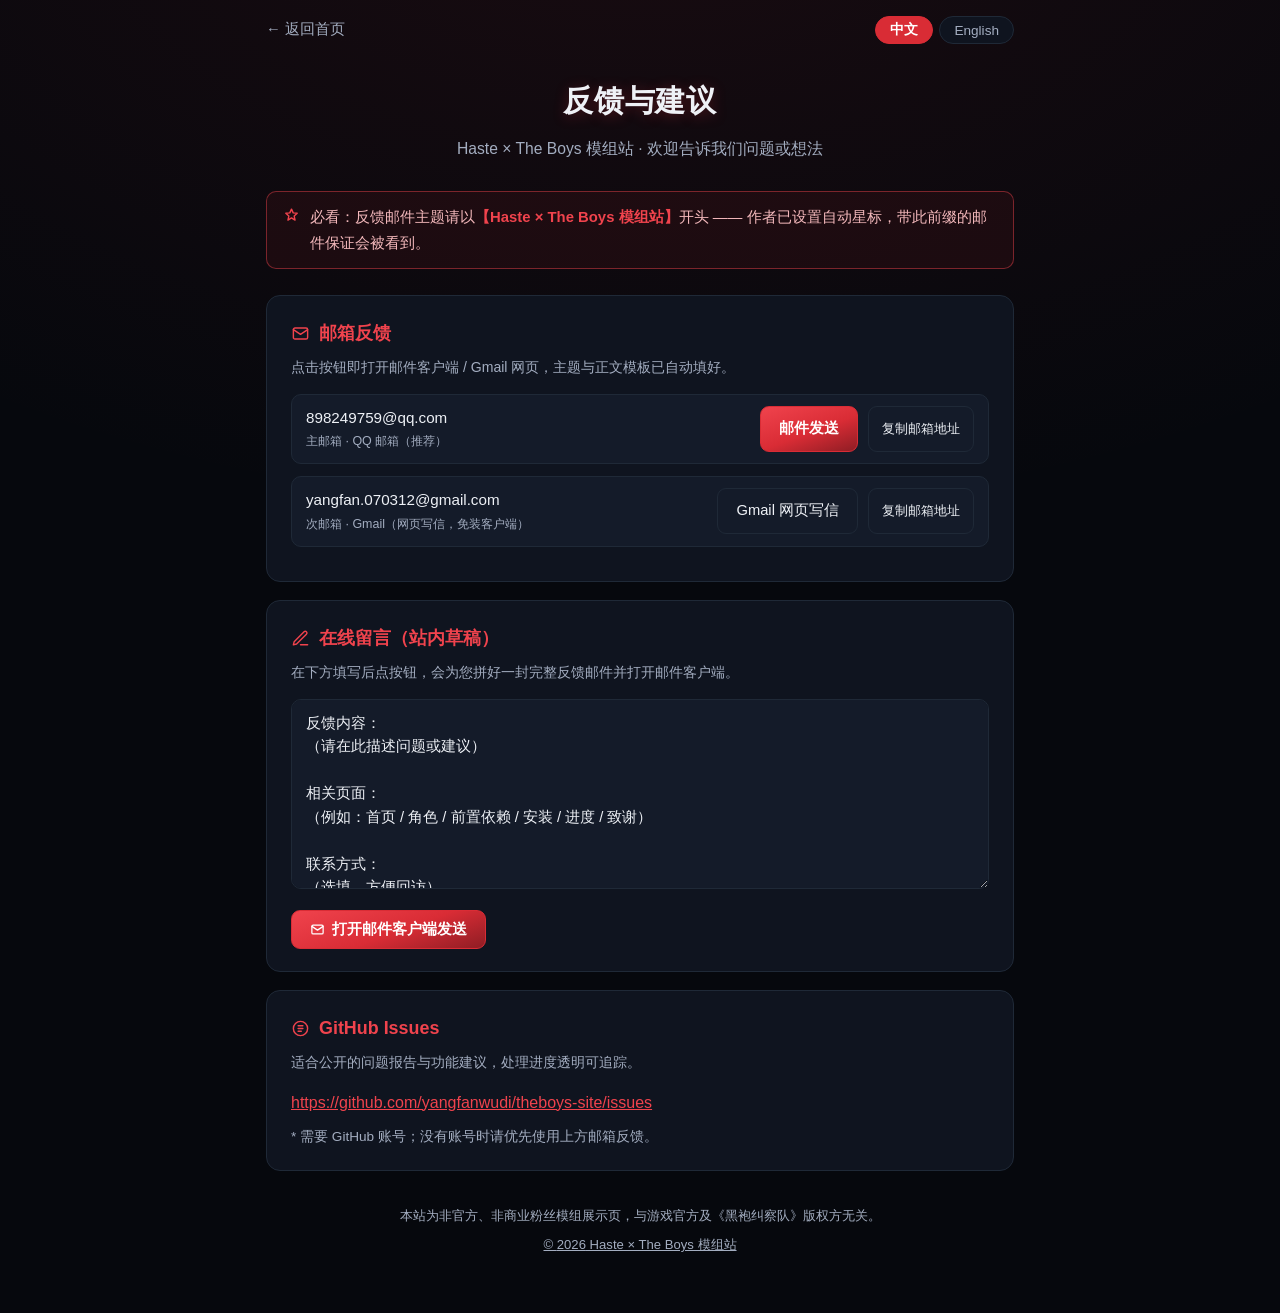
==== feedback.html @ 68fe842f "feat: 新增用户反馈页与页脚入口" ====
<!DOCTYPE html>
<html lang="zh-CN" data-lang="zh">
<head>
  <meta charset="UTF-8">
  <meta name="viewport" content="width=device-width, initial-scale=1.0">
  <title>反馈 · Haste × The Boys 模组站</title>
  <meta name="description" content="Haste × The Boys 模组站反馈页：通过邮箱或 GitHub Issues 向作者提交问题与建议。Feedback page for the Haste × The Boys fan mod site.">
  <meta name="theme-color" content="#06080d">
  <link rel="icon" type="image/png" href="assets/Homelander.99031.png">
  <script>
    (function () {
      try {
        var saved = localStorage.getItem("theboys-lang");
        if (saved === "en" || saved === "zh") {
          document.documentElement.setAttribute("lang", saved === "en" ? "en" : "zh-CN");
          document.documentElement.setAttribute("data-lang", saved);
        }
      } catch (e) { /* 本地存储不可用时保持默认中文 */ }
    })();
  </script>
  <style>
    :root {
      --bg: #06080d;
      --bg-2: #0a0e16;
      --panel: #0f141f;
      --panel-2: #141b29;
      --line: #1f2937;
      --line-2: #2c3a4f;
      --red: #d92c35;
      --red-2: #f0434d;
      --red-dark: #8f1d24;
      --red-rgb: 217, 44, 53;
      --text: #eef1f6;
      --muted: #a3adc0;
    }
    * { box-sizing: border-box; }
    html { scroll-behavior: smooth; }
    body {
      margin: 0;
      background: var(--bg);
      background-image: radial-gradient(ellipse 90% 50% at 50% -10%, rgba(var(--red-rgb), .09), transparent);
      color: var(--text);
      font-family: -apple-system, BlinkMacSystemFont, "Segoe UI", "PingFang SC",
        "Hiragino Sans GB", "Microsoft YaHei", "Noto Sans CJK SC", sans-serif;
      line-height: 1.75;
      min-height: 100vh;
      -webkit-font-smoothing: antialiased;
    }
    .wrap { max-width: 780px; margin: 0 auto; padding: 0 16px 56px; }

    /* —— 顶栏：返回 + 语言切换 —— */
    .topbar {
      display: flex; justify-content: space-between; align-items: center;
      gap: 12px; flex-wrap: wrap;
      padding: 16px 0 8px;
    }
    .backlink { color: var(--muted); text-decoration: none; font-size: .92rem; }
    .backlink:hover { color: var(--red-2); }
    .lang-switch { display: flex; gap: 6px; }
    .lang-switch button {
      background: var(--panel); color: var(--muted);
      border: 1px solid var(--line); border-radius: 999px;
      padding: 4px 14px; font-size: .85rem; cursor: pointer;
      font-family: inherit;
    }
    .lang-switch button:hover { color: var(--red-2); border-color: var(--line-2); }
    .lang-switch button[aria-pressed="true"] {
      background: var(--red); color: #fff;
      border-color: var(--red); font-weight: 600;
    }

    /* —— 双语切换：仅显示当前语言 —— */
    html[data-lang="zh"] [data-lang="en"] { display: none; }
    html[data-lang="en"] [data-lang="zh"] { display: none; }

    header.page-head { text-align: center; padding: 22px 0 6px; }
    .page-head h1 {
      margin: 0 0 8px; font-size: 1.9rem; letter-spacing: .02em;
      color: var(--text);
      text-shadow: 0 2px 14px rgba(var(--red-rgb), .3);
    }
    .page-head p { margin: 0; color: var(--muted); font-size: .98rem; }

    /* —— 顶部必看提示 —— */
    .notice {
      margin: 22px 0 26px; padding: 12px 16px;
      background: rgba(var(--red-rgb), .08);
      border: 1px solid rgba(240, 67, 77, .45); border-radius: 10px;
      color: #f3b8bb; font-size: .93rem;
      display: flex; gap: 10px; align-items: flex-start;
    }
    .notice svg { flex: 0 0 auto; margin-top: 3px; color: var(--red-2); }
    .notice b { color: var(--red-2); }

    /* —— 卡片 —— */
    .card {
      background: var(--panel);
      border: 1px solid var(--line); border-radius: 14px;
      padding: 22px 24px; margin-bottom: 18px;
    }
    .card h2 {
      margin: 0 0 6px; font-size: 1.12rem; color: var(--red-2);
      display: flex; align-items: center; gap: 9px;
    }
    .card h2 svg { color: var(--red-2); flex: 0 0 auto; }
    .card > p.hint { margin: 0 0 14px; color: var(--muted); font-size: .88rem; }

    .email-row {
      display: flex; align-items: center; justify-content: space-between;
      gap: 10px; flex-wrap: wrap;
      background: var(--panel-2); border: 1px solid var(--line);
      border-radius: 10px; padding: 10px 14px; margin-bottom: 12px;
    }
    .email-row .addr { font-size: .95rem; color: var(--text); word-break: break-all; }
    .email-row .addr small { display: block; color: var(--muted); font-size: .78rem; }

    .btnrow { display: flex; gap: 10px; flex-wrap: wrap; }
    .btn {
      display: inline-flex; align-items: center; justify-content: center; gap: 7px;
      border-radius: 9px; padding: 9px 18px;
      font-size: .92rem; font-family: inherit; cursor: pointer;
      text-decoration: none; border: 1px solid var(--line);
      background: var(--panel-2); color: var(--text);
      transition: border-color .15s, color .15s, background .15s, transform .1s;
    }
    .btn:hover { color: var(--red-2); border-color: var(--line-2); }
    .btn:active { transform: translateY(1px); }
    .btn--primary {
      background: linear-gradient(160deg, var(--red-2), var(--red) 55%, var(--red-dark));
      border-color: var(--red); color: #fff; font-weight: 600;
    }
    .btn--primary:hover { color: #fff; filter: brightness(1.08); border-color: var(--red-2); }
    .btn--sm { padding: 6px 13px; font-size: .84rem; }

    textarea#fb-text {
      width: 100%; min-height: 190px; resize: vertical;
      background: var(--panel-2); color: var(--text);
      border: 1px solid var(--line); border-radius: 10px;
      padding: 12px 14px; font-family: inherit; font-size: .92rem; line-height: 1.6;
    }
    textarea#fb-text:focus { outline: 2px solid rgba(var(--red-rgb), .5); border-color: var(--red); }

    .issues-link { color: var(--red-2); word-break: break-all; }
    .issues-link:hover { color: var(--text); }
    .issues-note { color: var(--muted); font-size: .85rem; margin: 8px 0 0; }

    footer.page-foot {
      text-align: center; color: var(--muted);
      font-size: .82rem; margin-top: 34px;
    }
    footer.page-foot a { color: var(--muted); }
    footer.page-foot a:hover { color: var(--red-2); }

    .copy-ok { color: var(--red-2) !important; border-color: var(--red) !important; }

    @media (max-width: 560px) {
      .btn { flex: 1 1 auto; }
      .page-head h1 { font-size: 1.5rem; }
      .card { padding: 18px 16px; }
    }
  </style>
</head>
<body>
  <div class="wrap">

    <!-- 顶栏：返回首页 + 中英切换 -->
    <div class="topbar">
      <a class="backlink" href="index.html">← <span data-lang="zh">返回首页</span><span data-lang="en">Back to Home</span></a>
      <div class="lang-switch" role="group" aria-label="Language / 语言">
        <button type="button" data-lang-switch="zh" aria-pressed="true">中文</button>
        <button type="button" data-lang-switch="en" aria-pressed="false">English</button>
      </div>
    </div>

    <header class="page-head">
      <h1><span data-lang="zh">反馈与建议</span><span data-lang="en">Feedback &amp; Suggestions</span></h1>
      <p>
        <span data-lang="zh">Haste × The Boys 模组站 · 欢迎告诉我们问题或想法</span>
        <span data-lang="en">Haste × The Boys Mod Site · Tell us what's broken or what to improve</span>
      </p>
    </header>

    <!-- 顶部必看说明（一行） -->
    <div class="notice" role="note">
      <svg width="17" height="17" viewBox="0 0 24 24" fill="none" stroke="currentColor" stroke-width="2" stroke-linecap="round" stroke-linejoin="round" aria-hidden="true"><path d="M12 3l2.4 5.3 5.6.6-4.2 3.9 1.2 5.6L12 15.5 7 18.4l1.2-5.6L4 8.9l5.6-.6L12 3Z"/></svg>
      <p style="margin:0">
        <span data-lang="zh">必看：反馈邮件主题请以<b>【Haste × The Boys 模组站】</b>开头 —— 作者已设置自动星标，带此前缀的邮件保证会被看到。</span>
        <span data-lang="en">Must-read: start your email subject with <b>【Haste × The Boys 模组站】</b> — the author has an auto-star filter, so prefixed mail is guaranteed to be seen.</span>
      </p>
    </div>

    <!-- ① 邮箱直达 -->
    <section class="card" aria-labelledby="email-title">
      <h2 id="email-title">
        <svg width="19" height="19" viewBox="0 0 24 24" fill="none" stroke="currentColor" stroke-width="1.8" stroke-linecap="round" stroke-linejoin="round" aria-hidden="true"><rect x="3" y="5" width="18" height="14" rx="2"/><path d="m3 7 9 6 9-6"/></svg>
        <span data-lang="zh">邮箱反馈</span><span data-lang="en">Email</span>
      </h2>
      <p class="hint">
        <span data-lang="zh">点击按钮即打开邮件客户端 / Gmail 网页，主题与正文模板已自动填好。</span>
        <span data-lang="en">Buttons open your mail client / Gmail web with subject and body template pre-filled.</span>
      </p>

      <!-- 主邮箱：QQ 邮箱 -->
      <div class="email-row">
        <p class="addr" style="margin:0">
          898249759@qq.com
          <small><span data-lang="zh">主邮箱 · QQ 邮箱（推荐）</span><span data-lang="en">Primary · QQ Mail (recommended)</span></small>
        </p>
        <span class="btnrow">
          <a class="btn btn--primary" id="mailto-qq"
             href="mailto:898249759@qq.com?subject=%E3%80%90Haste%20%C3%97%20The%20Boys%20%E6%A8%A1%E7%BB%84%E7%AB%99%E3%80%91%E5%8F%8D%E9%A6%88&body=%E5%8F%8D%E9%A6%88%E5%86%85%E5%AE%B9%EF%BC%9A%0A%EF%BC%88%E8%AF%B7%E5%9C%A8%E6%AD%A4%E6%8F%8F%E8%BF%B0%E9%97%AE%E9%A2%98%E6%88%96%E5%BB%BA%E8%AE%AE%EF%BC%89%0A%0A%E7%9B%B8%E5%85%B3%E9%A1%B5%E9%9D%A2%EF%BC%9A%0A%EF%BC%88%E4%BE%8B%E5%A6%82%EF%BC%9A%E9%A6%96%E9%A1%B5%20%2F%20%E8%A7%92%E8%89%B2%20%2F%20%E5%89%8D%E7%BD%AE%E4%BE%9D%E8%B5%96%20%2F%20%E5%AE%89%E8%A3%85%20%2F%20%E8%BF%9B%E5%BA%A6%20%2F%20%E8%87%B4%E8%B0%A2%EF%BC%89%0A%0A%E8%81%94%E7%B3%BB%E6%96%B9%E5%BC%8F%EF%BC%9A%0A%EF%BC%88%E9%80%89%E5%A1%AB%EF%BC%8C%E6%96%B9%E4%BE%BF%E5%9B%9E%E8%AE%BF%EF%BC%89">
            <span data-lang="zh">邮件发送</span><span data-lang="en">Send Email</span>
          </a>
          <button type="button" class="btn btn--sm copy-email" data-email="898249759@qq.com">
            <span data-lang="zh">复制邮箱地址</span><span data-lang="en">Copy Address</span>
          </button>
        </span>
      </div>

      <!-- 次邮箱：Gmail 网页写信 -->
      <div class="email-row">
        <p class="addr" style="margin:0">
          yangfan.070312@gmail.com
          <small><span data-lang="zh">次邮箱 · Gmail（网页写信，免装客户端）</span><span data-lang="en">Secondary · Gmail (web compose, no client needed)</span></small>
        </p>
        <span class="btnrow">
          <a class="btn" id="gmail-link" target="_blank" rel="noopener"
             href="https://mail.google.com/mail/?view=cm&to=yangfan.070312%40gmail.com&su=%E3%80%90Haste%20%C3%97%20The%20Boys%20%E6%A8%A1%E7%BB%84%E7%AB%99%E3%80%91%E5%8F%8D%E9%A6%88&body=%E5%8F%8D%E9%A6%88%E5%86%85%E5%AE%B9%EF%BC%9A%0A%EF%BC%88%E8%AF%B7%E5%9C%A8%E6%AD%A4%E6%8F%8F%E8%BF%B0%E9%97%AE%E9%A2%98%E6%88%96%E5%BB%BA%E8%AE%AE%EF%BC%89%0A%0A%E7%9B%B8%E5%85%B3%E9%A1%B5%E9%9D%A2%EF%BC%9A%0A%EF%BC%88%E4%BE%8B%E5%A6%82%EF%BC%9A%E9%A6%96%E9%A1%B5%20%2F%20%E8%A7%92%E8%89%B2%20%2F%20%E5%89%8D%E7%BD%AE%E4%BE%9D%E8%B5%96%20%2F%20%E5%AE%89%E8%A3%85%20%2F%20%E8%BF%9B%E5%BA%A6%20%2F%20%E8%87%B4%E8%B0%A2%EF%BC%89%0A%0A%E8%81%94%E7%B3%BB%E6%96%B9%E5%BC%8F%EF%BC%9A%0A%EF%BC%88%E9%80%89%E5%A1%AB%EF%BC%8C%E6%96%B9%E4%BE%BF%E5%9B%9E%E8%AE%BF%EF%BC%89">
            <span data-lang="zh">Gmail 网页写信</span><span data-lang="en">Compose in Gmail</span>
          </a>
          <button type="button" class="btn btn--sm copy-email" data-email="yangfan.070312@gmail.com">
            <span data-lang="zh">复制邮箱地址</span><span data-lang="en">Copy Address</span>
          </button>
        </span>
      </div>
    </section>

    <!-- ② 站内快速留言：textarea 拼 mailto -->
    <section class="card" aria-labelledby="draft-title">
      <h2 id="draft-title">
        <svg width="19" height="19" viewBox="0 0 24 24" fill="none" stroke="currentColor" stroke-width="1.8" stroke-linecap="round" stroke-linejoin="round" aria-hidden="true"><path d="M12 20h9"/><path d="M16.5 3.5a2.1 2.1 0 0 1 3 3L7 19l-4 1 1-4L16.5 3.5Z"/></svg>
        <span data-lang="zh">在线留言（站内草稿）</span><span data-lang="en">Quick Draft</span>
      </h2>
      <p class="hint">
        <span data-lang="zh">在下方填写后点按钮，会为您拼好一封完整反馈邮件并打开邮件客户端。</span>
        <span data-lang="en">Fill in below, then the button assembles a complete feedback email and opens your mail client.</span>
      </p>
      <label for="fb-text" style="position:absolute;width:1px;height:1px;overflow:hidden;clip:rect(0 0 0 0)">
        <span data-lang="zh">反馈内容</span><span data-lang="en">Feedback content</span>
      </label>
      <textarea id="fb-text" placeholder=""></textarea>
      <div class="btnrow" style="margin-top:12px">
        <button type="button" class="btn btn--primary" id="send-mailto">
          <svg width="15" height="15" viewBox="0 0 24 24" fill="none" stroke="currentColor" stroke-width="2" stroke-linecap="round" stroke-linejoin="round" aria-hidden="true"><path d="m3 7 9 6 9-6"/><rect x="3" y="5" width="18" height="14" rx="2"/></svg>
          <span data-lang="zh">打开邮件客户端发送</span><span data-lang="en">Open Mail Client to Send</span>
        </button>
      </div>
    </section>

    <!-- ③ GitHub Issues -->
    <section class="card" aria-labelledby="issues-title">
      <h2 id="issues-title">
        <svg width="19" height="19" viewBox="0 0 24 24" fill="none" stroke="currentColor" stroke-width="1.8" stroke-linecap="round" stroke-linejoin="round" aria-hidden="true"><circle cx="12" cy="12" r="9"/><path d="M9 12h6M9 8.5h6M9 15.5h4"/></svg>
        <span data-lang="zh">GitHub Issues</span><span data-lang="en">GitHub Issues</span>
      </h2>
      <p class="hint">
        <span data-lang="zh">适合公开的问题报告与功能建议，处理进度透明可追踪。</span>
        <span data-lang="en">Best for public bug reports and feature requests with trackable progress.</span>
      </p>
      <a class="issues-link" href="https://github.com/yangfanwudi/theboys-site/issues" target="_blank" rel="noopener">https://github.com/yangfanwudi/theboys-site/issues</a>
      <p class="issues-note">
        <span data-lang="zh">* 需要 GitHub 账号；没有账号时请优先使用上方邮箱反馈。</span>
        <span data-lang="en">* A GitHub account is required; without one, please use the email options above.</span>
      </p>
    </section>

    <footer class="page-foot">
      <p style="margin:0 0 6px">
        <span data-lang="zh">本站为非官方、非商业粉丝模组展示页，与游戏官方及《黑袍纠察队》版权方无关。</span>
        <span data-lang="en">This is an unofficial, non-commercial fan mod showcase, not affiliated with the game's official team or the rights holders of The Boys.</span>
      </p>
      <p style="margin:0"><a href="index.html">© <span id="year">2026</span> Haste × The Boys 模组站</a></p>
    </footer>
  </div>

  <script>
    (function () {
      'use strict';

      var SUBJECT = '【Haste × The Boys 模组站】反馈';
      var MAIL_PRIMARY = '898249759@qq.com';
      var MAIL_GMAIL = 'yangfan.070312@gmail.com';
      var TEMPLATES = {
        zh: '反馈内容：\n（请在此描述问题或建议）\n\n相关页面：\n（例如：首页 / 角色 / 前置依赖 / 安装 / 进度 / 致谢）\n\n联系方式：\n（选填，方便回访）',
        en: 'Feedback:\n(describe the issue or suggestion here)\n\nPage:\n(e.g. Home / Characters / Dependency / Install / Progress / Credits)\n\nContact:\n(optional, so we can follow up)'
      };
      var PLACEHOLDERS = {
        zh: '可直接修改下方模板后发送……',
        en: 'Edit the template below and send…'
      };

      var currentLang = 'zh';
      var textarea = document.getElementById('fb-text');

      /* ---------- 中英切换：data-lang 驱动 ---------- */
      function switchLang(lang) {
        if (lang !== 'zh' && lang !== 'en') lang = 'zh';
        currentLang = lang;
        document.documentElement.setAttribute('data-lang', lang);
        document.documentElement.setAttribute('lang', lang === 'zh' ? 'zh-CN' : 'en');
        document.querySelectorAll('[data-lang-switch]').forEach(function (b) {
          b.setAttribute('aria-pressed', b.getAttribute('data-lang-switch') === lang ? 'true' : 'false');
        });
        /* textarea 未被用户修改时，跟随语言切换模板 */
        if (!textarea.dataset.dirty || textarea.value === textarea.dataset.lastTemplate) {
          textarea.value = TEMPLATES[lang];
          textarea.dataset.lastTemplate = TEMPLATES[lang];
        }
        textarea.placeholder = PLACEHOLDERS[lang];
        /* 语言切换后同步刷新两个直达链接的正文模板 */
        applyDirectLinks();
        try { localStorage.setItem('theboys-lang', lang); } catch (e) {}
      }
      window.switchLang = switchLang;   /* 供自检脚本识别 */

      document.querySelectorAll('[data-lang-switch]').forEach(function (b) {
        b.addEventListener('click', function () { switchLang(b.getAttribute('data-lang-switch')); });
      });

      /* ---------- 直达链接（静态中文兜底，JS 按 lang 刷新） ---------- */
      function mailtoUrl(mail, subject, body) {
        return 'mailto:' + mail + '?subject=' + encodeURIComponent(subject) + '&body=' + encodeURIComponent(body);
      }
      function gmailUrl(mail, subject, body) {
        return 'https://mail.google.com/mail/?view=cm&to=' + encodeURIComponent(mail) +
          '&su=' + encodeURIComponent(subject) + '&body=' + encodeURIComponent(body);
      }
      function applyDirectLinks() {
        var t = TEMPLATES[currentLang];
        document.getElementById('mailto-qq').href = mailtoUrl(MAIL_PRIMARY, SUBJECT, t);
        document.getElementById('gmail-link').href = gmailUrl(MAIL_GMAIL, SUBJECT, t);
      }

      /* ---------- textarea 草稿 → 打开邮件客户端 ---------- */
      textarea.addEventListener('input', function () { textarea.dataset.dirty = '1'; });
      document.getElementById('send-mailto').addEventListener('click', function () {
        var text = textarea.value && textarea.value.trim() ? textarea.value : TEMPLATES[currentLang];
        window.location.href = mailtoUrl(MAIL_PRIMARY, SUBJECT, text);
      });

      /* ---------- 复制邮箱地址（clipboard API + execCommand 兜底） ---------- */
      function copyText(text, done) {
        function fallback() {
          var ta = document.createElement('textarea');
          ta.value = text;
          ta.style.position = 'fixed'; ta.style.opacity = '0';
          document.body.appendChild(ta);
          ta.select();
          try { document.execCommand('copy'); done(true); }
          catch (e) { done(false); }
          document.body.removeChild(ta);
        }
        if (navigator.clipboard && navigator.clipboard.writeText) {
          navigator.clipboard.writeText(text).then(function () { done(true); }, fallback);
        } else { fallback(); }
      }
      document.querySelectorAll('.copy-email').forEach(function (btn) {
        btn.addEventListener('click', function () {
          copyText(btn.getAttribute('data-email'), function (ok) {
            var label = btn.querySelector('[data-lang="' + currentLang + '"]');
            if (!ok) {
              window.prompt(currentLang === 'zh' ? '请手动复制：' : 'Copy manually:', btn.getAttribute('data-email'));
              return;
            }
            if (label) {
              var old = label.textContent;
              label.textContent = currentLang === 'zh' ? '已复制 ✓' : 'Copied ✓';
              btn.classList.add('copy-ok');
              setTimeout(function () { label.textContent = old; btn.classList.remove('copy-ok'); }, 1600);
            }
          });
        });
      });

      /* ---------- 初始化 ---------- */
      document.getElementById('year').textContent = String(new Date().getFullYear());
      textarea.value = TEMPLATES.zh;
      textarea.dataset.lastTemplate = TEMPLATES.zh;
      textarea.placeholder = PLACEHOLDERS.zh;
      try {
        var saved = localStorage.getItem('theboys-lang');
        switchLang(saved === 'en' ? 'en' : 'zh');
      } catch (e) { switchLang('zh'); }
    })();
  </script>
</body>
</html>
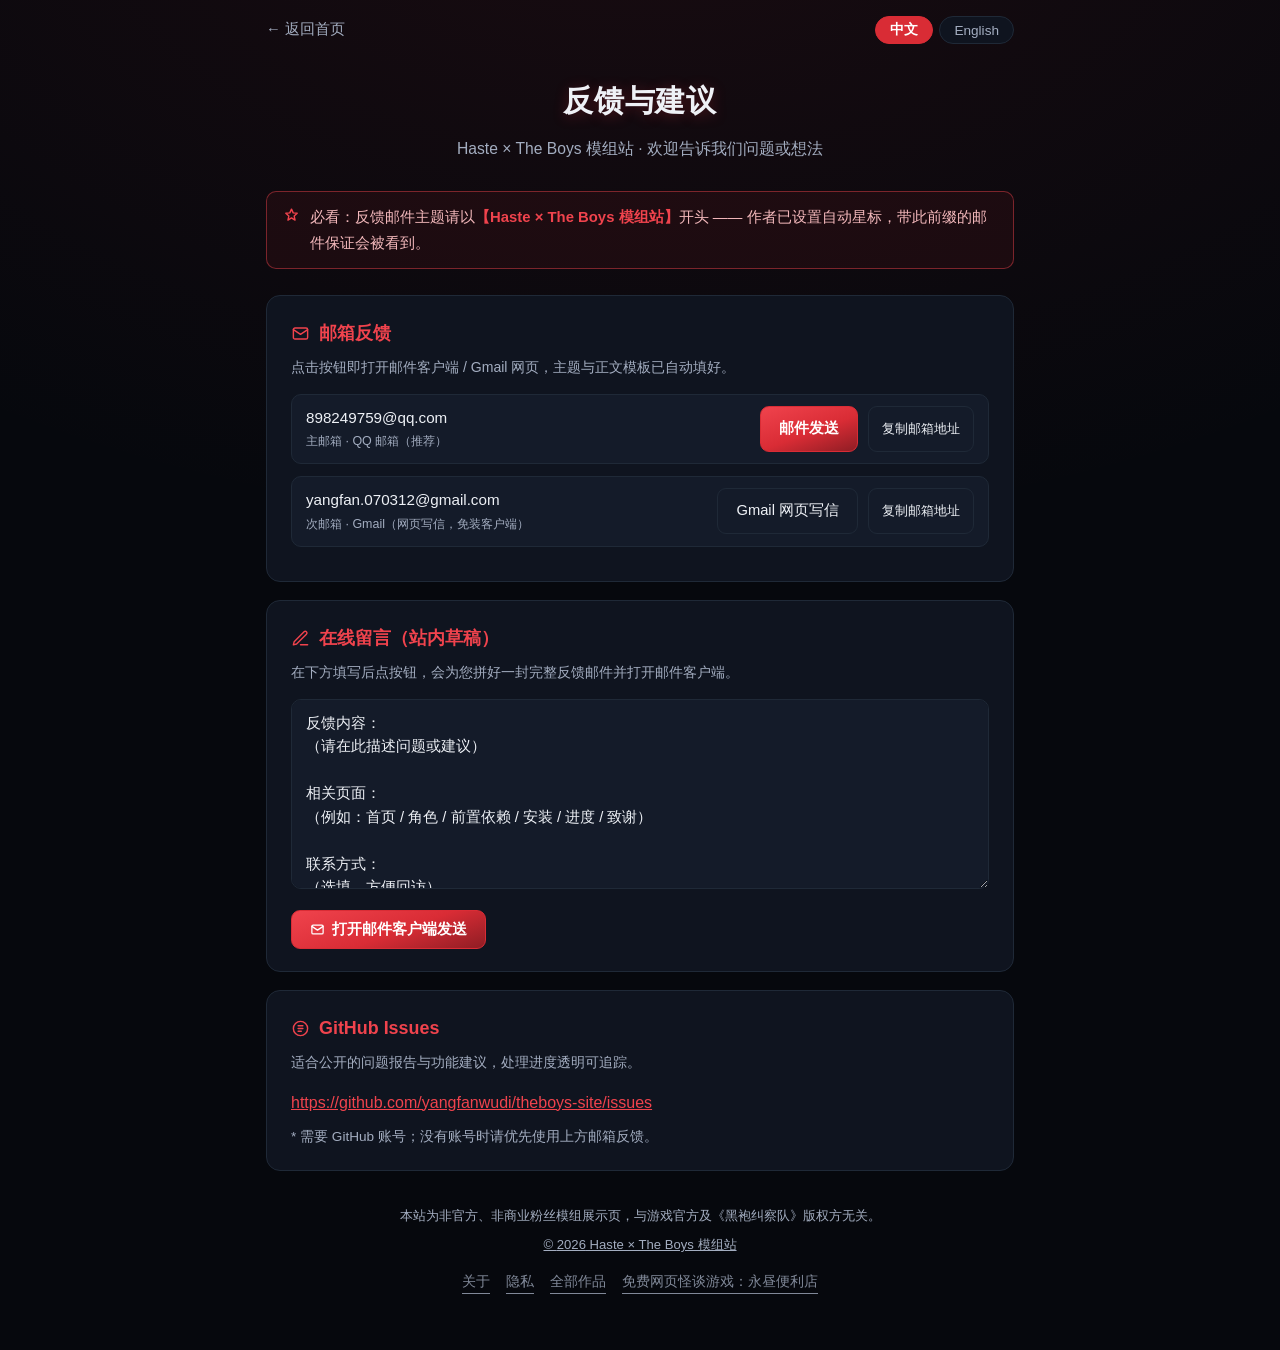
==== commit 89d36494: "feat: 补全 SEO 基建与合规页面 - 新增 privacy.html / about.html、robots.txt、sitemap.xml - og:image、twitter:image " ====
--- a/feedback.html
+++ b/feedback.html
@@ -159,6 +159,7 @@
       .card { padding: 18px 16px; }
     }
   </style>
+  <link rel="canonical" href="https://yangfanwudi.github.io/theboys-site/feedback.html">
 </head>
 <body>
   <div class="wrap">
@@ -280,7 +281,19 @@
         <span data-lang="en">This is an unofficial, non-commercial fan mod showcase, not affiliated with the game's official team or the rights holders of The Boys.</span>
       </p>
       <p style="margin:0"><a href="index.html">© <span id="year">2026</span> Haste × The Boys 模组站</a></p>
-    </footer>
+      <style>
+    .xfl{display:flex;flex-wrap:wrap;justify-content:center;gap:.35rem 1rem;margin:.8rem 0 0;padding:0;font-size:.85rem;line-height:1.7}
+    .xfl a{color:inherit;opacity:.78;text-decoration:none;border-bottom:1px solid currentColor}
+    .xfl a:hover,.xfl a:focus-visible{opacity:1}
+    @media(max-width:420px){.xfl{font-size:.78rem;gap:.3rem .8rem}}
+  </style>
+  <nav class="xfl" aria-label="关于与更多作品 / About and more">
+    <a href="about.html"><span data-lang="zh">关于</span><span data-lang="en">About</span></a>
+    <a href="privacy.html"><span data-lang="zh">隐私</span><span data-lang="en">Privacy</span></a>
+    <a href="https://yangfanwudi.github.io/"><span data-lang="zh">全部作品</span><span data-lang="en">All projects</span></a>
+    <a href="https://yangfanwudi.github.io/yongye-site/"><span data-lang="zh">免费网页怪谈游戏：永昼便利店</span><span data-lang="en">free browser horror game</span></a>
+  </nav>
+</footer>
   </div>
 
   <script>
